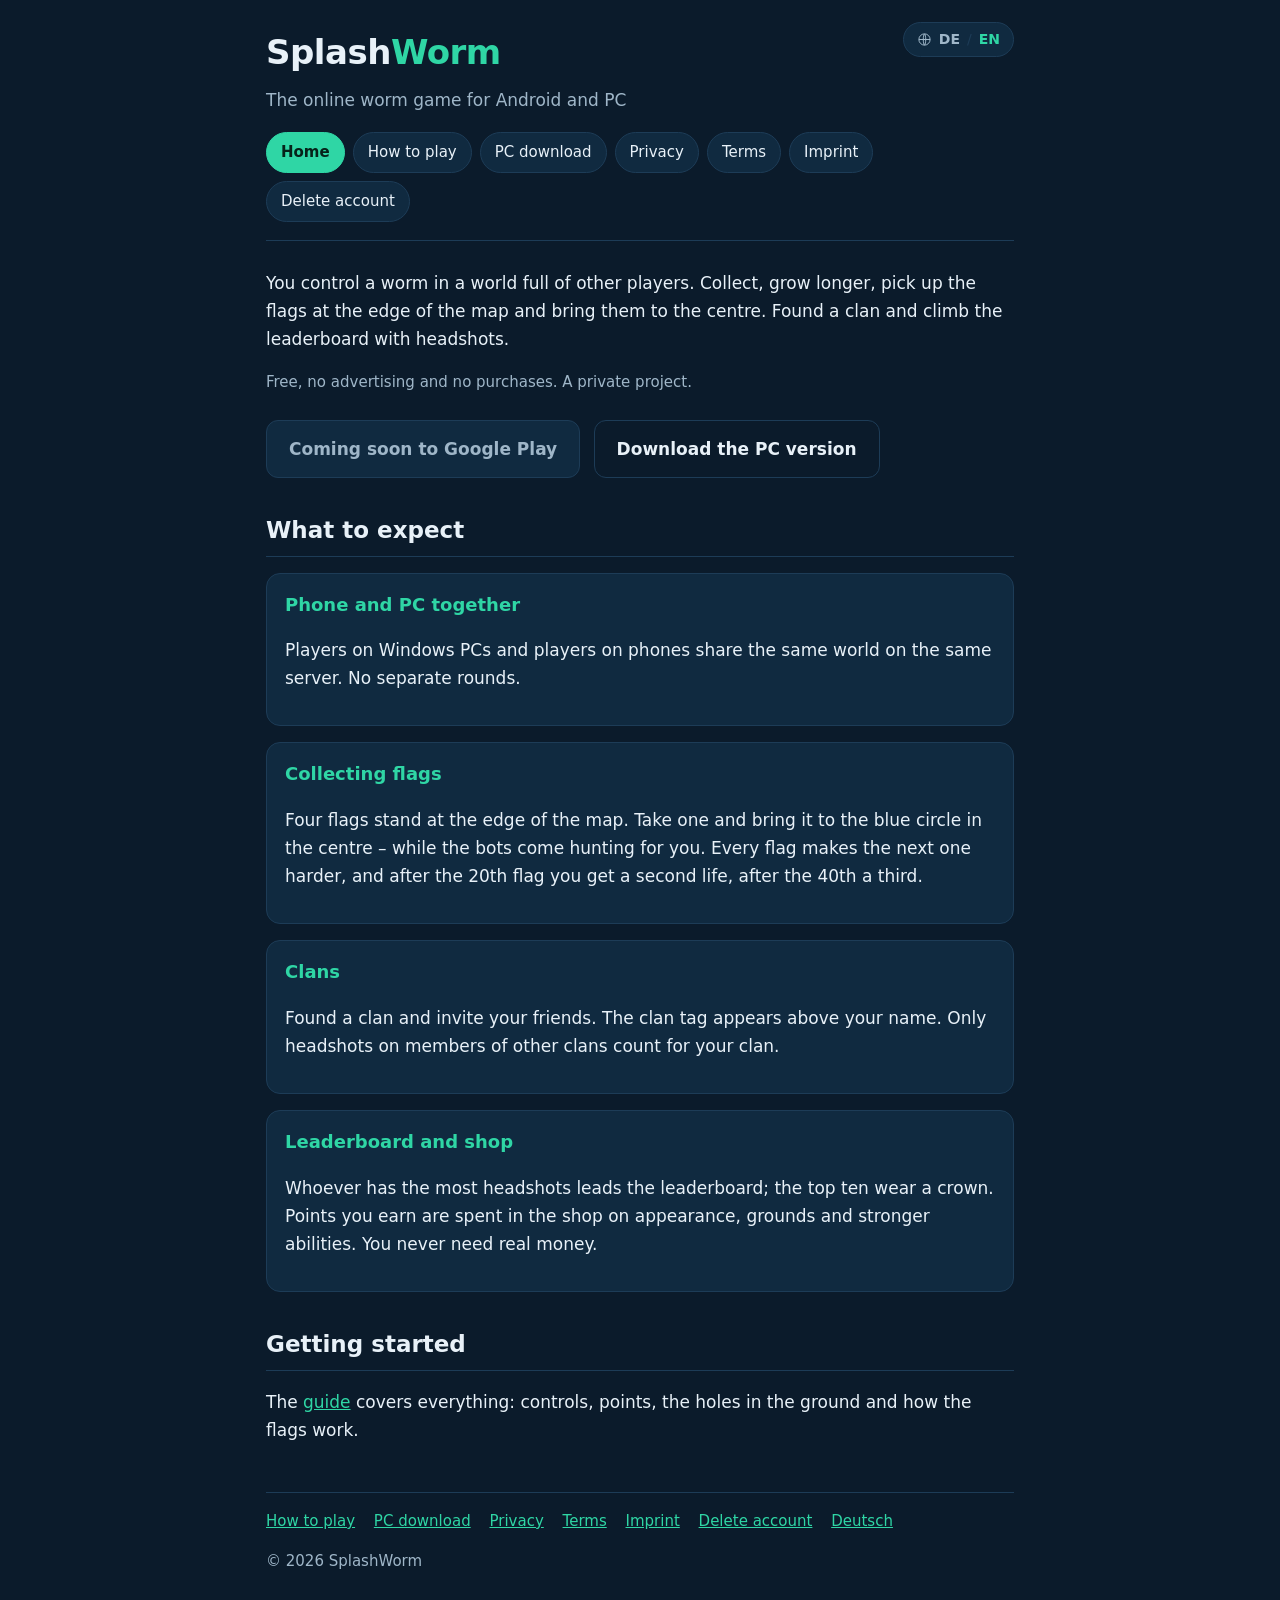
==== en/index.html @ fcf95dc0 "Add files via upload" ====
<!doctype html>
<html lang="en">
<head>
<meta charset="utf-8">
<meta name="viewport" content="width=device-width,initial-scale=1">
<title>SplashWorm</title>
<meta name="description" content="SplashWorm - the online worm game for Android and PC. Grow, take out your rivals, collect flags, found a clan.">
<link rel="stylesheet" href="../style.css">
</head>
<body>
<div class="huelle">

<header>
  <h1 class="titel">Splash<span>Worm</span></h1>
  <p class="unter">The online worm game for Android and PC</p>
  <nav>
    <a class="hier" href="index.html">Home</a>
    <a href="guide.html">How to play</a>
    <a href="download.html">PC download</a>
    <a href="privacy.html">Privacy</a>
    <a href="terms.html">Terms</a>
    <a href="imprint.html">Imprint</a>
    <a href="delete-account.html">Delete account</a>
  </nav>
</header>

<div class="sprache"><svg viewBox="0 0 24 24" aria-hidden="true"><circle cx="12" cy="12" r="9"/><path d="M3 12h18"/><path d="M12 3c2.6 2.7 2.6 15.3 0 18"/><path d="M12 3c-2.6 2.7-2.6 15.3 0 18"/></svg><a href="../index.html" title="Deutsch">DE</a><i>/</i><span>EN</span></div>

<p>
  You control a worm in a world full of other players. Collect, grow longer, pick up the flags
  at the edge of the map and bring them to the centre. Found a clan and climb the leaderboard
  with headshots.
</p>
<p class="klein">
  Free, no advertising and no purchases. A private project.
</p>

<p>
  <span class="knopf aus">Coming soon to Google Play</span>
  <a class="knopf leer" href="download.html">Download the PC version</a>
</p>

<h2>What to expect</h2>

<div class="karte">
  <h3>Phone and PC together</h3>
  <p>Players on Windows PCs and players on phones share the same world on the same server.
  No separate rounds.</p>
</div>

<div class="karte">
  <h3>Collecting flags</h3>
  <p>Four flags stand at the edge of the map. Take one and bring it to the blue circle in the
  centre &ndash; while the bots come hunting for you. Every flag makes the next one harder, and
  after the 20th flag you get a second life, after the 40th a third.</p>
</div>

<div class="karte">
  <h3>Clans</h3>
  <p>Found a clan and invite your friends. The clan tag appears above your name. Only headshots
  on members of other clans count for your clan.</p>
</div>

<div class="karte">
  <h3>Leaderboard and shop</h3>
  <p>Whoever has the most headshots leads the leaderboard; the top ten wear a crown. Points you
  earn are spent in the shop on appearance, grounds and stronger abilities. You never need real
  money.</p>
</div>

<h2>Getting started</h2>
<p>
  The <a href="guide.html">guide</a> covers everything: controls, points, the holes in the
  ground and how the flags work.
</p>

<footer>
  <a href="guide.html">How to play</a>
  <a href="download.html">PC download</a>
  <a href="privacy.html">Privacy</a>
  <a href="terms.html">Terms</a>
  <a href="imprint.html">Imprint</a>
  <a href="delete-account.html">Delete account</a>
  <a href="../index.html">Deutsch</a>
  <p class="klein">&copy; 2026 SplashWorm</p>
</footer>

</div>
</body>
</html>
---- style.css ----
:root{
  --bg:#0b1b2b;
  --bg2:#102a40;
  --text:#e8f1f8;
  --muted:#9fb6c8;
  --akzent:#2fd6a5;
  --rand:#1d3c57;
}
*{box-sizing:border-box}
body{
  margin:0;
  background:var(--bg);
  color:var(--text);
  font-family:system-ui,-apple-system,"Segoe UI",Roboto,Helvetica,Arial,sans-serif;
  line-height:1.65;
  font-size:17px;
}
.huelle{max-width:780px;margin:0 auto;padding:24px 16px 64px;position:relative}
header{border-bottom:1px solid var(--rand);margin-bottom:28px;padding-bottom:18px}
.titel{font-size:34px;font-weight:800;margin:0;letter-spacing:-.5px}
.titel span{color:var(--akzent)}
.unter{color:var(--muted);margin:6px 0 0}
nav{display:flex;flex-wrap:wrap;gap:8px;margin-top:18px}
nav a{
  color:var(--text);text-decoration:none;background:var(--bg2);
  border:1px solid var(--rand);border-radius:999px;padding:7px 14px;font-size:15px;
}
nav a:hover{border-color:var(--akzent)}
nav a.hier{background:var(--akzent);color:#06231a;border-color:var(--akzent);font-weight:600}
.sprache{
  position:absolute;top:22px;right:16px;
  display:inline-flex;align-items:center;gap:7px;margin:0;
  background:var(--bg2);border:1px solid var(--rand);border-radius:999px;
  padding:5px 13px;font-size:14px;
}
.sprache svg{width:15px;height:15px;flex:none;stroke:var(--muted);fill:none;stroke-width:1.6}
.sprache span{color:var(--akzent);font-weight:700}
.sprache i{color:var(--rand);font-style:normal}
.sprache a{color:var(--muted);text-decoration:none;font-weight:600}
.sprache a:hover{color:var(--text)}
h2{font-size:23px;margin:34px 0 10px;border-bottom:1px solid var(--rand);padding-bottom:6px}
h3{font-size:18px;margin:24px 0 6px;color:var(--akzent)}
a{color:var(--akzent)}
.knopf{
  display:inline-block;background:var(--akzent);color:#06231a;font-weight:700;
  text-decoration:none;padding:14px 22px;border-radius:12px;margin:8px 8px 0 0;
}
.knopf.leer{background:transparent;color:var(--text);border:1px solid var(--rand);font-weight:600}
.knopf.aus{background:var(--bg2);color:var(--muted);border:1px solid var(--rand);font-weight:600}
.karte{background:var(--bg2);border:1px solid var(--rand);border-radius:14px;padding:16px 18px;margin:16px 0}
.karte h3{margin-top:0}
table{width:100%;border-collapse:collapse;margin:12px 0;font-size:16px}
th,td{text-align:left;padding:8px 10px;border-bottom:1px solid var(--rand);vertical-align:top}
th{color:var(--muted);font-weight:600}
ul{padding-left:22px}
li{margin:4px 0}
footer{margin-top:48px;border-top:1px solid var(--rand);padding-top:16px;color:var(--muted);font-size:15px}
footer a{margin-right:14px;display:inline-block}
.klein{color:var(--muted);font-size:15px}
@media (max-width:600px){
  .titel{font-size:27px}
  body{font-size:16px}
  .knopf{display:block;text-align:center;margin-right:0}
}
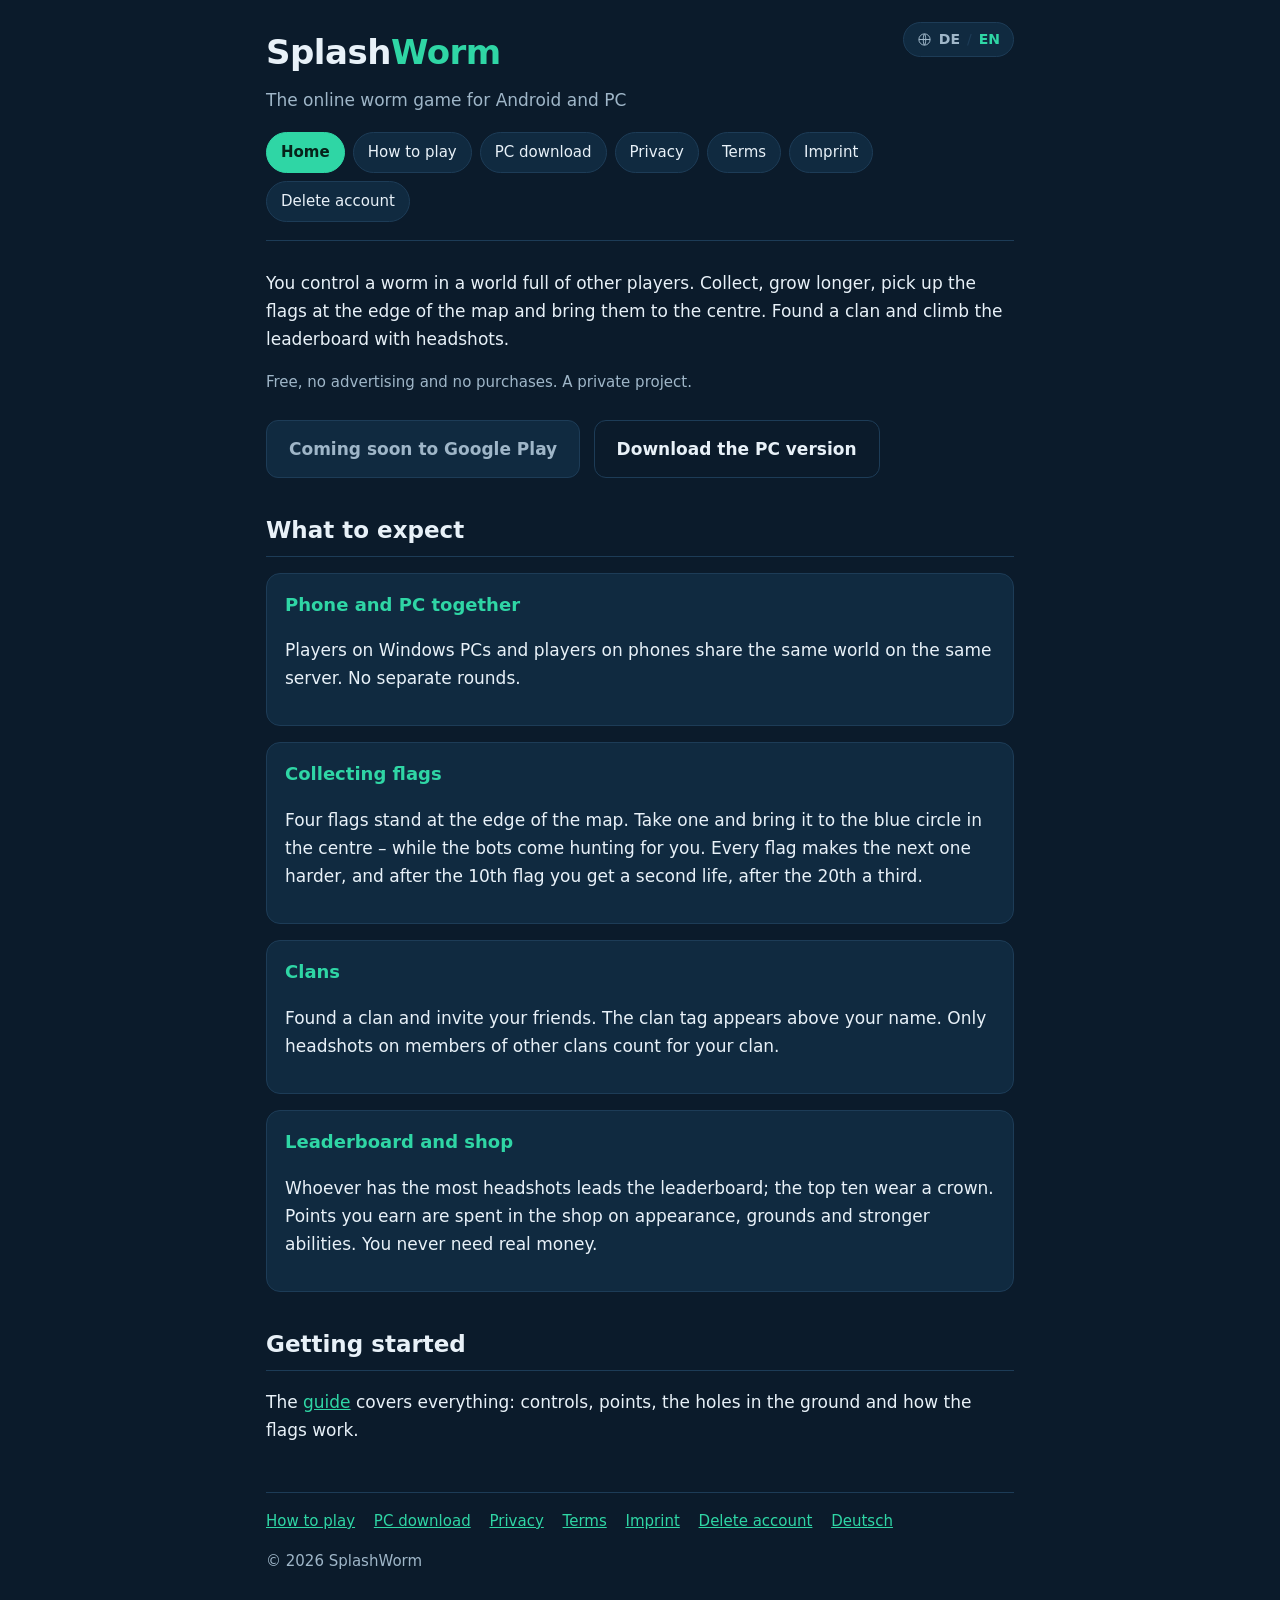
==== commit c0c825ff: "Add files via upload" ====
--- a/en/index.html
+++ b/en/index.html
@@ -52,7 +52,7 @@
   <h3>Collecting flags</h3>
   <p>Four flags stand at the edge of the map. Take one and bring it to the blue circle in the
   centre &ndash; while the bots come hunting for you. Every flag makes the next one harder, and
-  after the 20th flag you get a second life, after the 40th a third.</p>
+  after the 10th flag you get a second life, after the 20th a third.</p>
 </div>
 
 <div class="karte">
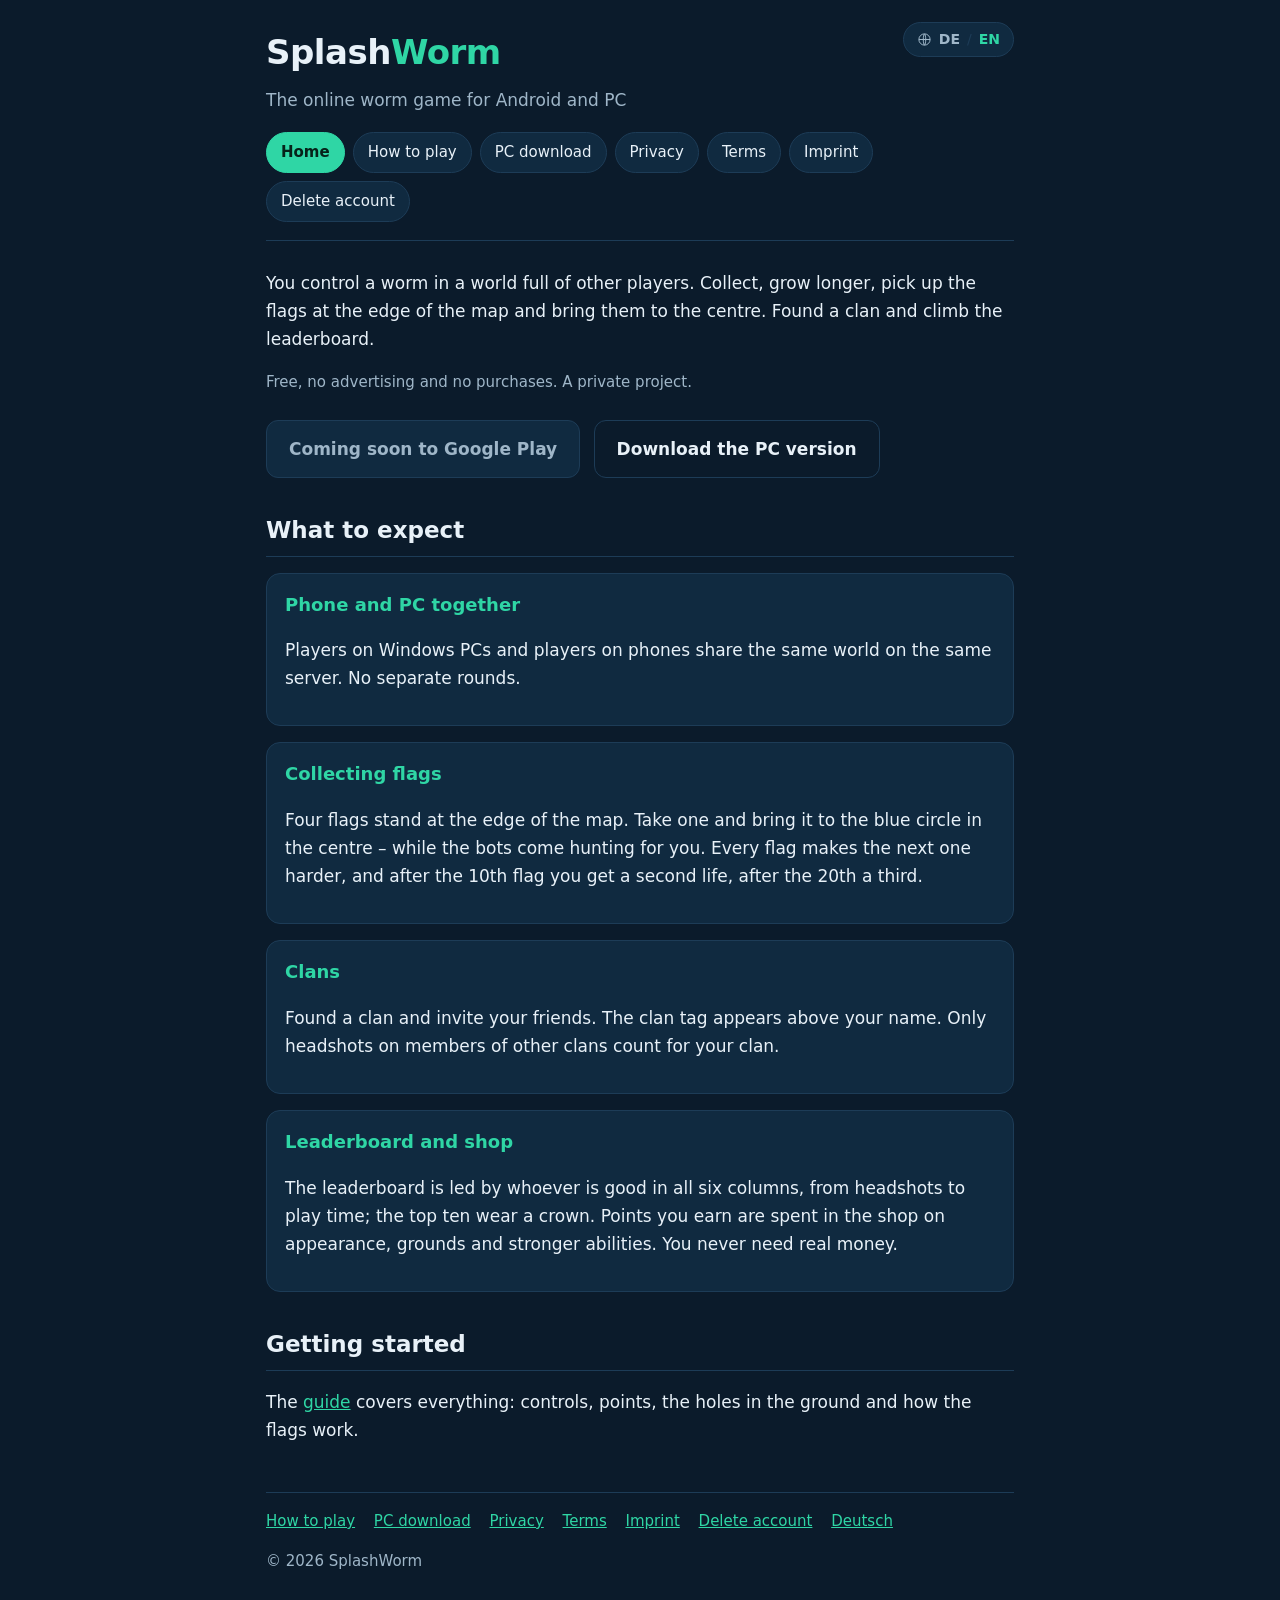
==== commit da228d1d: "Add files via upload" ====
--- a/en/index.html
+++ b/en/index.html
@@ -28,8 +28,7 @@
 
 <p>
   You control a worm in a world full of other players. Collect, grow longer, pick up the flags
-  at the edge of the map and bring them to the centre. Found a clan and climb the leaderboard
-  with headshots.
+  at the edge of the map and bring them to the centre. Found a clan and climb the leaderboard.
 </p>
 <p class="klein">
   Free, no advertising and no purchases. A private project.
@@ -63,7 +62,8 @@
 
 <div class="karte">
   <h3>Leaderboard and shop</h3>
-  <p>Whoever has the most headshots leads the leaderboard; the top ten wear a crown. Points you
+  <p>The leaderboard is led by whoever is good in all six columns, from headshots to play
+  time; the top ten wear a crown. Points you
   earn are spent in the shop on appearance, grounds and stronger abilities. You never need real
   money.</p>
 </div>
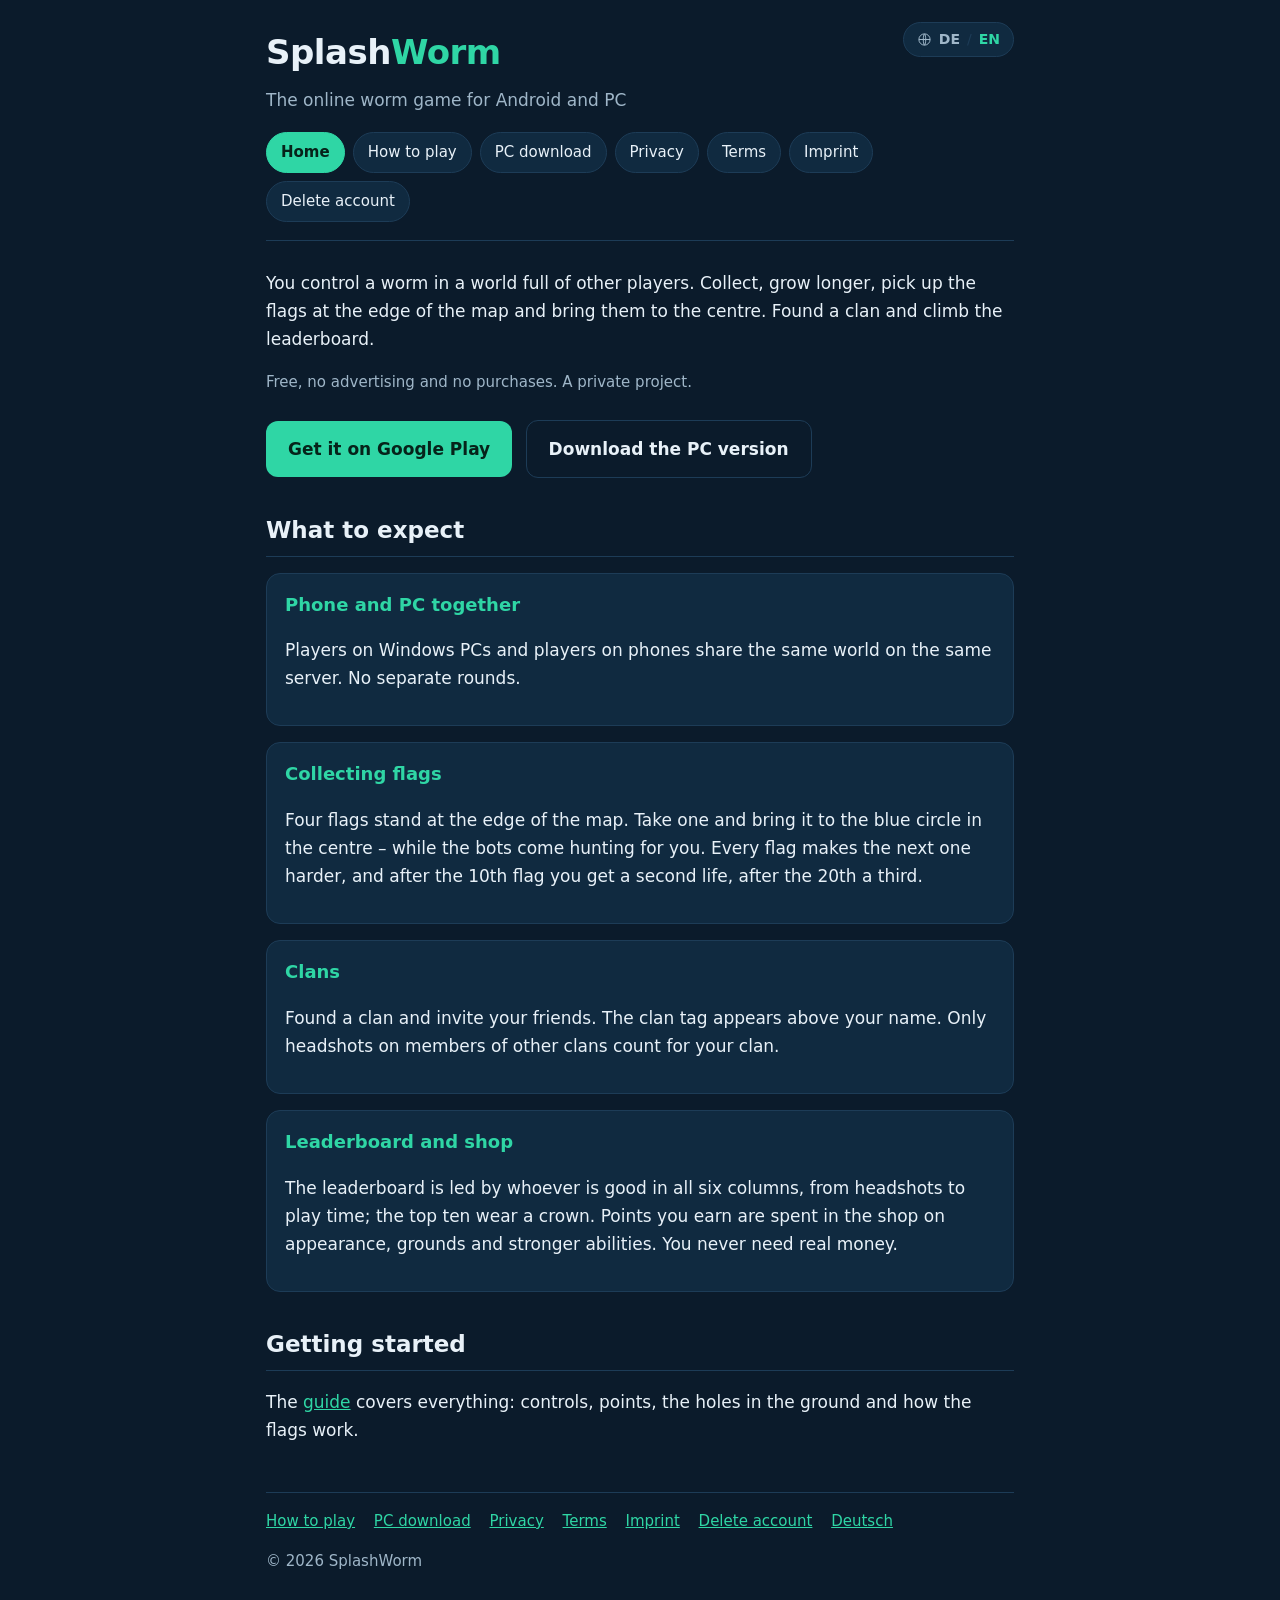
==== commit b175f1f8: "Add files via upload" ====
--- a/en/index.html
+++ b/en/index.html
@@ -35,7 +35,7 @@
 </p>
 
 <p>
-  <span class="knopf aus">Coming soon to Google Play</span>
+  <a class="knopf" href="https://play.google.com/store/apps/details?id=com.splashworm">Get it on Google Play</a>
   <a class="knopf leer" href="download.html">Download the PC version</a>
 </p>
 
